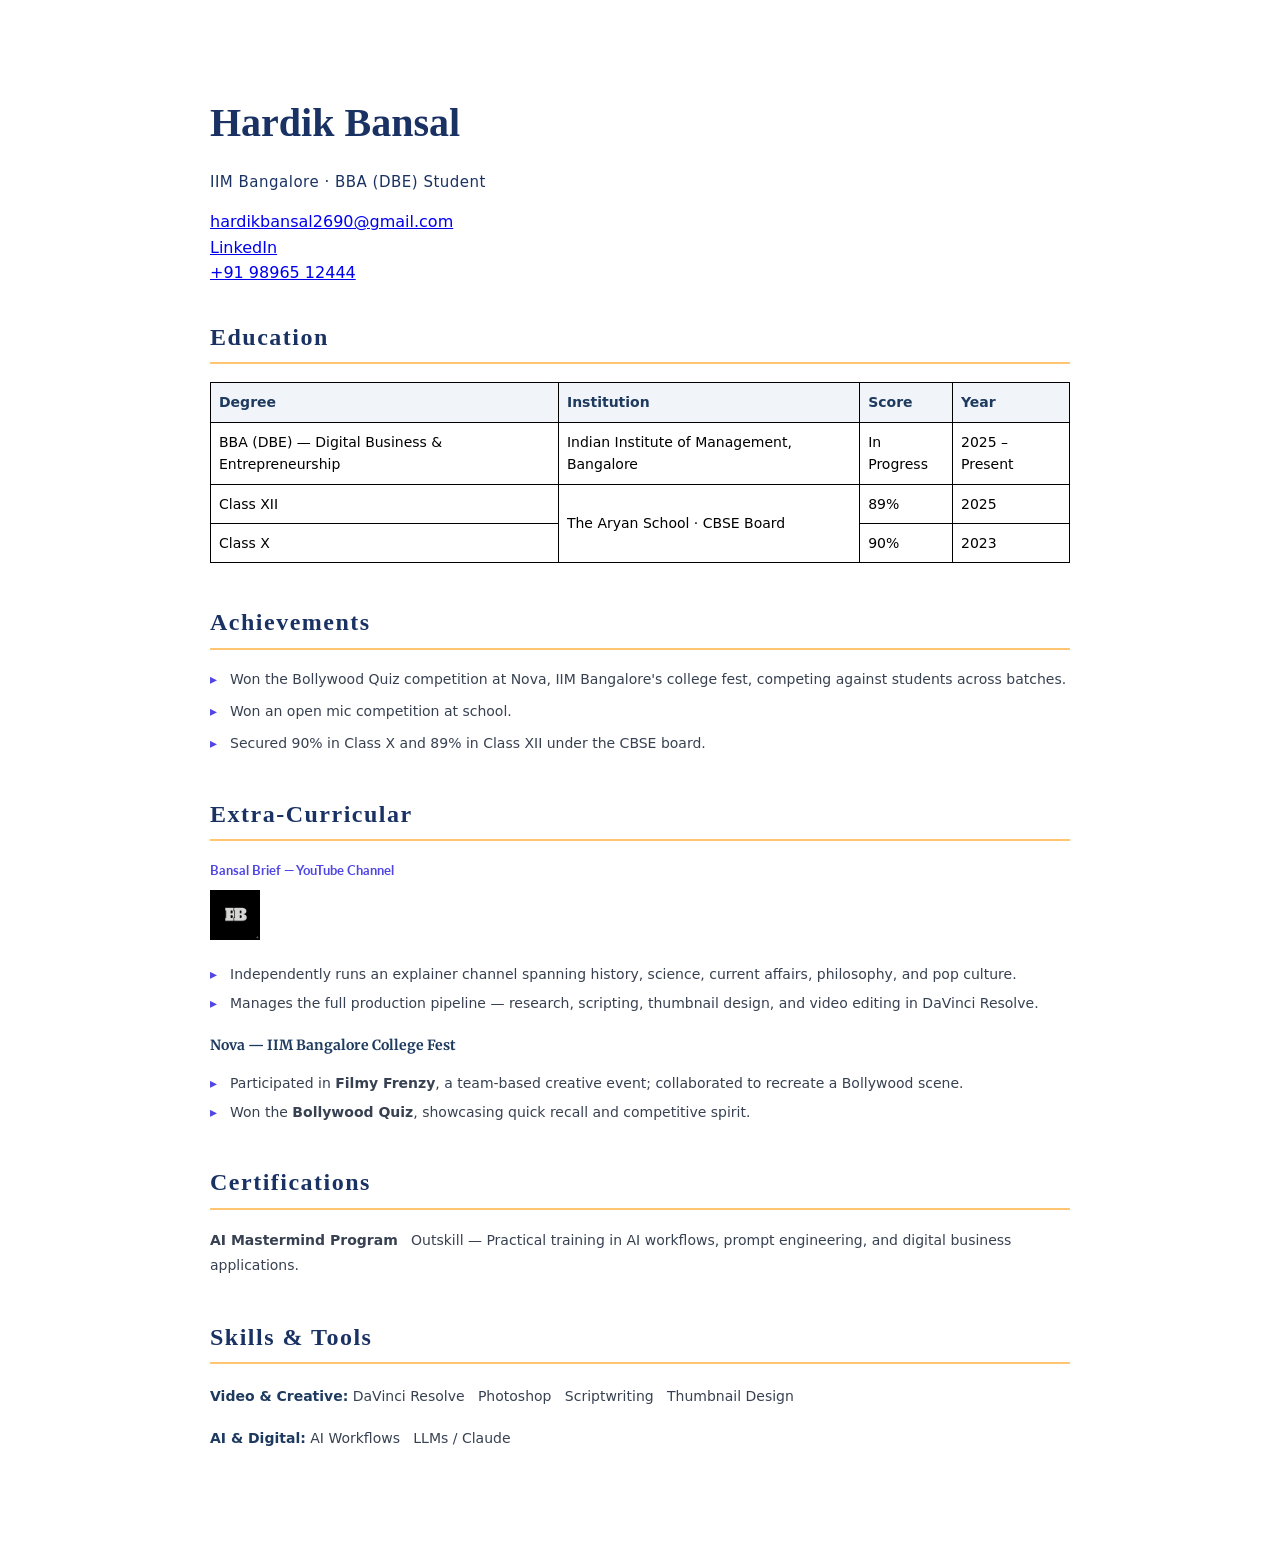
==== index.html @ 5f022244 "Add files via upload" ====
<!DOCTYPE html>
<html lang="en">

<head>
  <meta charset="UTF-8" />
  <meta name="viewport" content="width=device-width, initial-scale=1.0" />
  <title>Hardik Bansal — Resume</title>
  <link rel="stylesheet" href="styling.css" />
</head>

<body>
  <main class="resume">

    
      <section>
        <h1 class = name>Hardik Bansal</h1>
        <p>IIM Bangalore · BBA (DBE) Student</p>

        <div id="Contact">
       <div   id="mail"> <a  href="mailto:hardikbansal2690@gmail.com">hardikbansal2690@gmail.com</a></div>
        <div id="linkedin"><a id="linkedin"href="https://www.linkedin.com/in/hardik-bansal-59b429384/" target="_blank" rel="noopener noreferrer">LinkedIn</a></div>
        <div id="phone"><a  href="tel:+919896512444">+91 98965 12444</a></div>
        </div>
      
      </section>


      <!-- EDUCATION -->
      <section id="education">
        <h2>Education</h2>

        <table style="border-collapse: collapse; color: black; width: 100%;">
          <thead>
            <tr>
              <th style="border: 1px solid black; padding: 8px;">Degree</th>
              <th style="border: 1px solid black; padding: 8px;">Institution</th>
              <th style="border: 1px solid black; padding: 8px;">Score</th>
              <th style="border: 1px solid black; padding: 8px;">Year</th>
            </tr>
          </thead>
          <tbody>
            <tr>
              <td style="border: 1px solid black; padding: 8px;">BBA (DBE) — Digital Business &amp; Entrepreneurship</td>
              <td style="border: 1px solid black; padding: 8px;">Indian Institute of Management, Bangalore</td>
              <td style="border: 1px solid black; padding: 8px;">In Progress</td>
              <td style="border: 1px solid black; padding: 8px;">2025 – Present</td>
            </tr>
            <tr>
              <td style="border: 1px solid black; padding: 8px;">Class XII</td>
              <!-- rowspan=2 because Aryan School is shared by Class XII and X -->
              <td rowspan="2" style="border: 1px solid black; padding: 8px;">The Aryan School · CBSE Board</td>
              <td style="border: 1px solid black; padding: 8px;">89%</td>
              <td style="border: 1px solid black; padding: 8px;">2025</td>
            </tr>
            <tr>
              <td style="border: 1px solid black; padding: 8px;">Class X</td>
              <td style="border: 1px solid black; padding: 8px;">90%</td>
              <td style="border: 1px solid black; padding: 8px;">2023</td>
            </tr>
          </tbody>
        </table>

      </section>


      <!-- ACHIEVEMENTS -->
      <section id="achievements">
        <h2>Achievements</h2>

        <ul>
          <li>Won the Bollywood Quiz competition at Nova, IIM Bangalore's college fest, competing against students across batches.</li>
          <li>Won an open mic competition at school.</li>
          <li>Secured 90% in Class X and 89% in Class XII under the CBSE board.</li>
        </ul>

      </section>


      <!-- EXTRA-CURRICULAR -->
      <section id="extracurricular">
        <h2>Extra-Curricular</h2>

        <div>
            <h3 style="font-family:Merriweather', serif ;"><a href="https://youtube.com/@bansalbrief" target="_blank" rel="noopener noreferrer">Bansal Brief — YouTube Channel</a></h3>
           <img id="Logo" height="50px" width="50px" src="Gemini_Generated_Image_2hm8av2hm8av2hm8.png" alt="Logo">
          <ul>
            <li>Independently runs an explainer channel spanning history, science, current affairs,
              philosophy, and pop culture.</li>
            <li>Manages the full production pipeline — research, scripting, thumbnail design,
              and video editing in DaVinci Resolve.</li>
          </ul>
        </div>

        <div>
          <h3>Nova — IIM Bangalore College Fest</h3>
          <ul>
            <li>Participated in <strong>Filmy Frenzy</strong>, a team-based creative event;
              collaborated to recreate a Bollywood scene.</li>
            <li>Won the <strong>Bollywood Quiz</strong>, showcasing quick recall and competitive spirit.</li>
          </ul>
        </div>

      </section>


      <!-- CERTIFICATIONS -->
      <section id="certifications">
        <h2>Certifications</h2>

        <p><strong>AI Mastermind Program</strong> &nbsp; Outskill — Practical training in AI workflows, prompt engineering, and digital business applications.</p>

      </section>


      <!-- SKILLS & TOOLS -->
      <section id="skills">
        <h2>Skills &amp; Tools</h2>

        <p><strong>Video &amp; Creative:</strong> DaVinci Resolve &nbsp; Photoshop &nbsp; Scriptwriting &nbsp; Thumbnail Design</p>
        <p><strong>AI &amp; Digital:</strong> AI Workflows   &nbsp; LLMs / Claude</p>
        
      </section>

  </main>
</body>
</html>
---- styling.css ----
@import url('https://fonts.googleapis.com/css2?family=Merriweather:wght@400;700&family=Lato:wght@400;700&display=swap');

  


body {
  font-family:system-ui, -apple-system, BlinkMacSystemFont, 'Segoe UI', Roboto, Oxygen, Ubuntu, Cantarell, 'Open Sans', 'Helvetica Neue', sans-serif;
  font-size: 16px;
  line-height: 1.6;
  background-color: #fff;
  align-items: center;
  display: flex;
  justify-content: center;
  
}


main {
  flex: 1;
  padding: 50px 60px;
  max-width: 860px;
}


main > section:first-child {
  margin-bottom: 20px;
  border-bottom: 2px solid #ffffff;
  padding-bottom: 10px;
}

h1 {
  font-family: 'Times New Roman', Times, serif;
  font-size: 40px;
  color: #1A3263;
  margin-bottom: 6px;
}



main > section:first-child p {
  font-size: 15px;
  color: #1A3263;
  letter-spacing: 0.5px;
}



section {
  margin-bottom: 40px;
}

h2 {
  font-family:'Times New Roman', Times, serif;
  color: #1A3263 ;
  border-bottom: 2px solid #FFC570;
  padding-bottom: 6px;
  margin-bottom: 18px;;
  letter-spacing: 1.5px;
}

table {
  width: 100%;
  border-collapse: collapse;
  color: #1a1a1a;
  font-size: 14px;
}

thead tr {
  background-color: #f1f5f9;
}

th, td {
  border: 1px solid black;
  padding: 10px 14px;
  text-align: left;
}

th {
  font-weight: 700;
  color: #1e3a5f;
}



#achievements ul {
  list-style: none;
  padding-left: 0;
  display: flex;
  flex-direction: column;
  gap: 10px;
}

#achievements ul li {
  font-size: 14px;
  color: #374151;
  padding-left: 20px;
  position: relative;
}

#achievements ul li::before {
  content: "▸";
  color: #4f46e5;
  position: absolute;
  left: 0;
}



#extracurricular div {
  margin-bottom: 20px;
}

#extracurricular h3 {
  font-family: 'Merriweather', serif;
  font-size: 14px;
  color: #1e3a5f;
  margin-bottom: 8px;
}

#extracurricular h3 a {
  font-family: 'Lato', sans-serif;
  font-size: 13px;
  color: #4f46e5;
  text-decoration: none;
}

#extracurricular h3 a:hover {
  text-decoration: underline;
}

#extracurricular ul {
  list-style: none;
  padding-left: 0;
  display: flex;
  flex-direction: column;
  gap: 6px;
}

#extracurricular ul li {
  font-size: 14px;
  color: #374151;
  padding-left: 20px;
  position: relative;
}

#extracurricular ul li::before {
  content: "▸";
  color: #4f46e5;
  position: absolute;
  left: 0;
}



#certifications p {
  font-size: 14px;
  color: #374151;
  line-height: 1.8;
}



#skills p {
  font-size: 14px;
  color: #374151;
  line-height: 2;
}

#skills p strong {
  color: #1e3a5f;
}
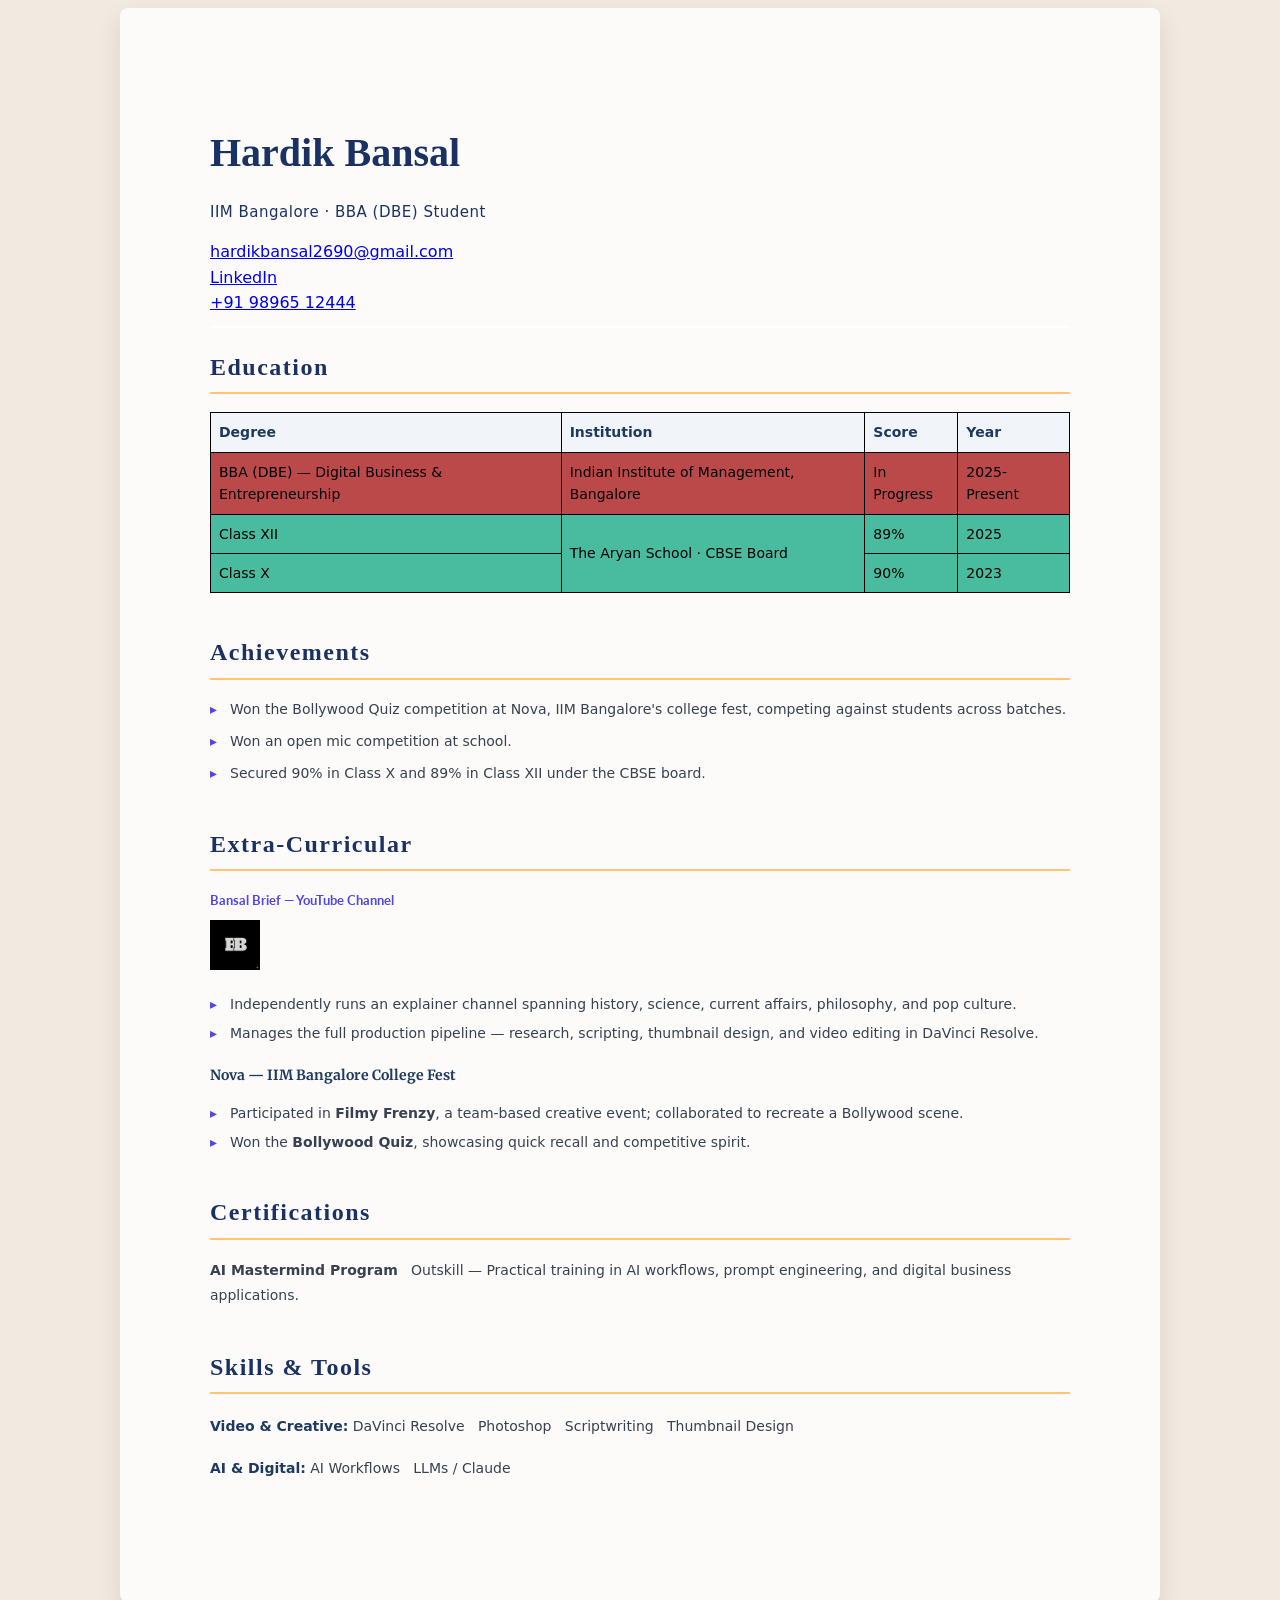
==== commit ebf9c17b: "Add files via upload" ====
--- a/index.html
+++ b/index.html
@@ -9,6 +9,8 @@
 </head>
 
 <body>
+ <div class="resume-container">
+
   <main class="resume">
 
     
@@ -40,22 +42,22 @@
           </thead>
           <tbody>
             <tr>
-              <td style="border: 1px solid black; padding: 8px;">BBA (DBE) — Digital Business &amp; Entrepreneurship</td>
-              <td style="border: 1px solid black; padding: 8px;">Indian Institute of Management, Bangalore</td>
-              <td style="border: 1px solid black; padding: 8px;">In Progress</td>
-              <td style="border: 1px solid black; padding: 8px;">2025 – Present</td>
+              <td style="border: 1px solid black;background-color:#b32e2edc ; padding: 8px;">BBA (DBE) — Digital Business &amp; Entrepreneurship</td>
+              <td style="border: 1px solid black;background-color:#b32e2edc ; padding: 8px;">Indian Institute of Management, Bangalore</td>
+              <td style="border: 1px solid black;background-color:#b32e2edc ; padding: 8px;">In Progress</td>
+              <td style="border: 1px solid black;background-color:#b32e2edc ; padding: 8px;">2025- Present</td>
             </tr>
             <tr>
-              <td style="border: 1px solid black; padding: 8px;">Class XII</td>
+              <td style="border: 1px solid black;black; background-color:#2eb392dc ; padding: 8px;">Class XII</td>
               <!-- rowspan=2 because Aryan School is shared by Class XII and X -->
-              <td rowspan="2" style="border: 1px solid black; padding: 8px;">The Aryan School · CBSE Board</td>
-              <td style="border: 1px solid black; padding: 8px;">89%</td>
-              <td style="border: 1px solid black; padding: 8px;">2025</td>
+              <td rowspan="2" style="border: 1px solid black;background-color:#2eb392dc ; padding: 8px;">The Aryan School · CBSE Board</td>
+              <td style="border: 1px solid black;background-color:#2eb392dc ; padding: 8px;">89%</td>
+              <td style="border: 1px solid black;background-color:#2eb392dc ; padding: 8px;">2025</td>
             </tr>
             <tr>
-              <td style="border: 1px solid black; padding: 8px;">Class X</td>
-              <td style="border: 1px solid black; padding: 8px;">90%</td>
-              <td style="border: 1px solid black; padding: 8px;">2023</td>
+              <td style="border: 1px solid black;background-color:#2eb392dc ; padding: 8px;">Class X</td>
+              <td style="border: 1px solid black;background-color:#2eb392dc ; padding: 8px;">90%</td>
+              <td style="border: 1px solid black;background-color:#2eb392dc ; padding: 8px;">2023</td>
             </tr>
           </tbody>
         </table>
@@ -122,5 +124,6 @@
       </section>
 
   </main>
+  </div>
 </body>
 </html>
--- a/styling.css
+++ b/styling.css
@@ -8,12 +8,23 @@
   font-family:system-ui, -apple-system, BlinkMacSystemFont, 'Segoe UI', Roboto, Oxygen, Ubuntu, Cantarell, 'Open Sans', 'Helvetica Neue', sans-serif;
   font-size: 16px;
   line-height: 1.6;
-  background-color: #fff;
+  background-color: #F2EAE0;
   align-items: center;
   display: flex;
-  justify-content: center;
+  justify-content: center;}
   
+
+
+
+.resume-container {
+    background-color:#fcfbf9; 
+    max-width: 1000px; 
+    margin: 0 auto; 
+    padding: 30px; 
+    box-shadow: 0 10px 25px rgba(0, 0, 0, 0.1);
+    border-radius: 8px; 
 }
+
 
 
 main {
